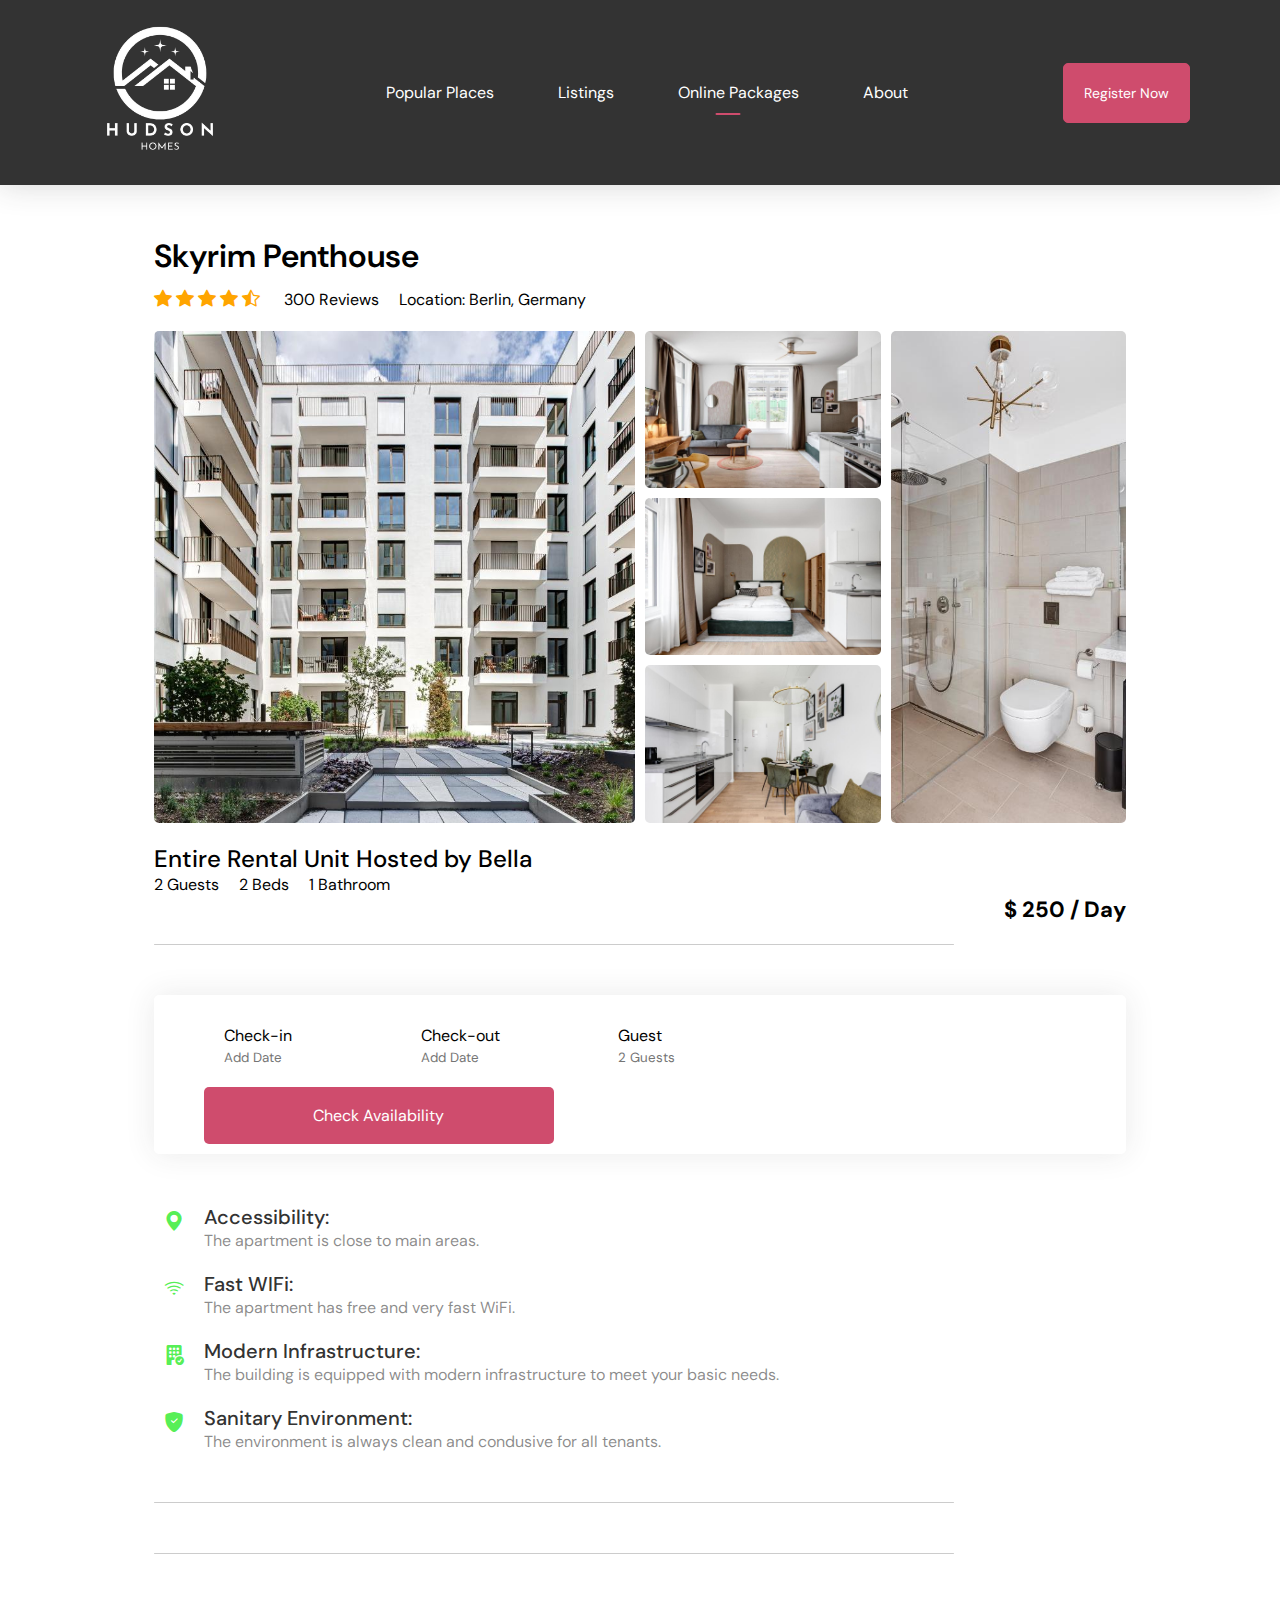
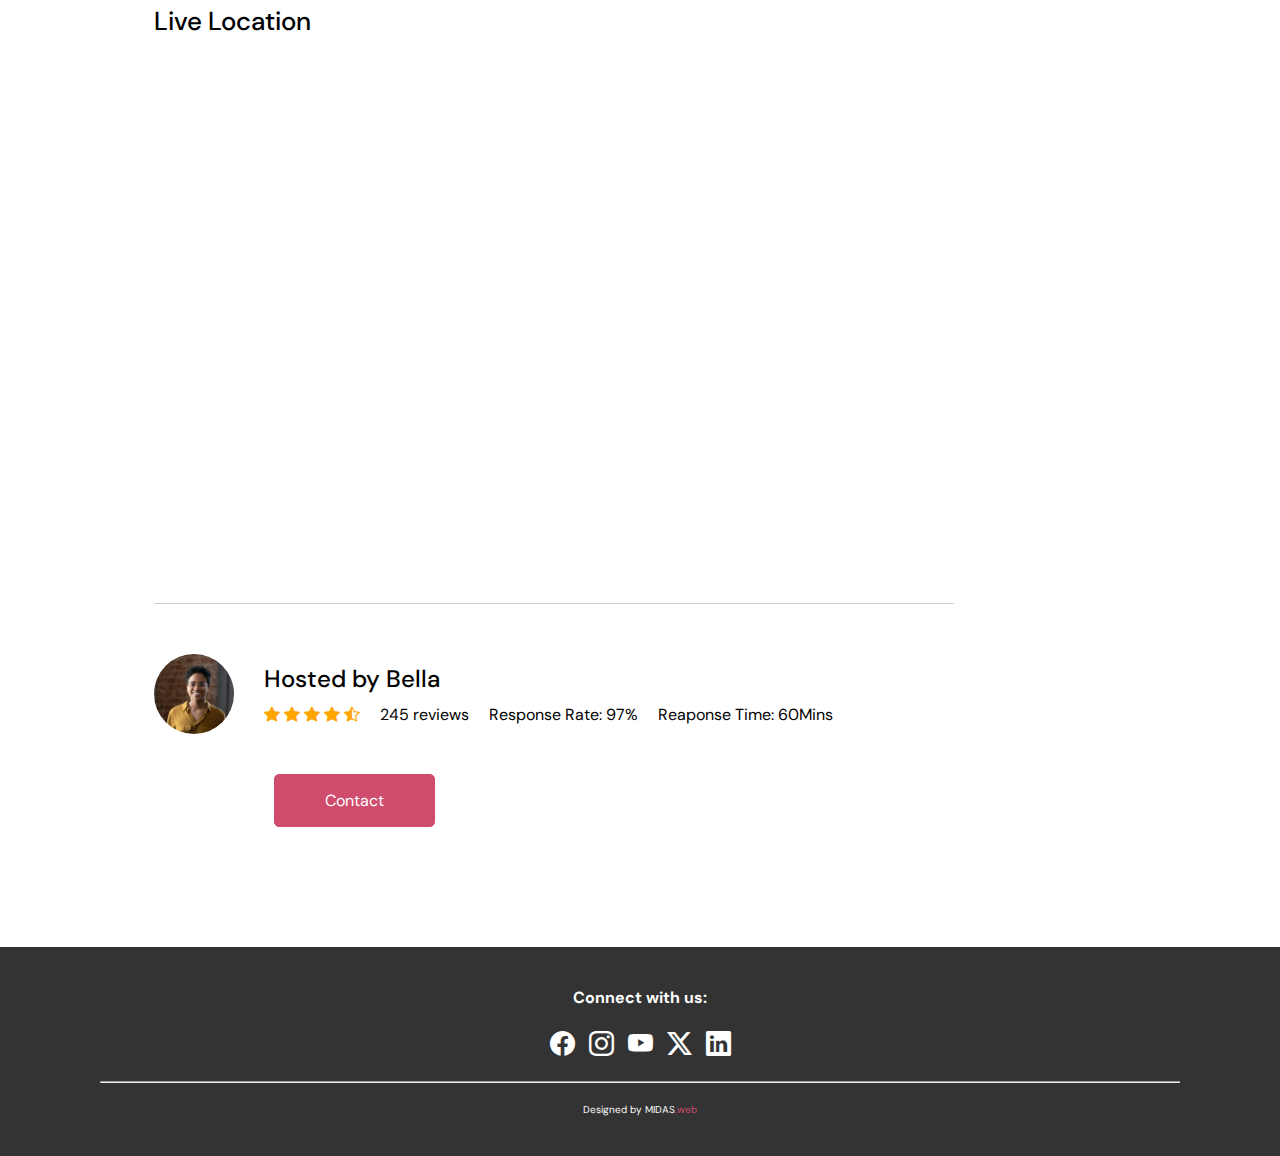
==== house.html @ 9d9ee3c6 "Add files via upload" ====
<!DOCTYPE html>
<html lang="en">
<head>
    <meta charset="UTF-8">
    <meta name="viewport" content="width=device-width, initial-scale=1.0">
    <title>Hudson Homes | Online Packages</title>
    <link rel="stylesheet" href="style.css">
    <link rel="stylesheet" href="https://cdn.jsdelivr.net/npm/bootstrap-icons@1.11.3/font/bootstrap-icons.min.css">
</head>
<body>
    <nav id="navBar" class="navbar-white">
        <a href="index.html"><img src="images/logo.png" alt="logo" class="logo"></a>
        <ul class="nav-links">
            <li><a href="index.html">Popular Places</a></li>
            <li><a href="listing.html">Listings</a></li>
            <li><a href="#" class="active">Online Packages</a></li>
            <li><a href="#">About</a></li>
        </ul>
        <a href="#" class="reg-btn">Register Now</a>
        <i class="bi bi-list" onclick="showMenu()"></i>
    </nav>
    
    <main class="house-details">
        <div class="house-title">
            <h1>Skyrim Penthouse</h1>
            <div class="row">
                <div>
                    <i class="bi bi-star-fill"></i>
                    <i class="bi bi-star-fill"></i>
                    <i class="bi bi-star-fill"></i>
                    <i class="bi bi-star-fill"></i>
                    <i class="bi bi-star-half"></i>
                    <span>300 Reviews</span>
                </div>
                <div>
                    <p>Location: Berlin, Germany</p>
                </div>
            </div>
        </div>
        <div class="gallery">
           <div class="gallery-img-1"><img src="images/pnt-hs-1.jpg" alt="apartment photo 1"></div> 
           <div><img src="images/pnt-hs-2.jpg" alt="apartment photo 2"></div> 
           <div><img src="images/pnt-hs-3.jpg" alt="apartment photo 3"></div> 
           <div><img src="images/pnt-hs-4.jpg" alt="apartment photo 4"></div> 
           <div class="card-long"><img src="images/pnt-hs-5.jpg" alt="apartment photo 5"></div> 
        </div>
        <div class="extra-details">
            <h2>Entire Rental Unit Hosted by Bella</h2>
            <p>2 Guests &nbsp; &nbsp; 2 Beds &nbsp; &nbsp; 1 Bathroom</p>
            <h4>$ 250 / Day</h4>
        </div>
        <hr class="line">
        <form action="" class="check-form">
            <div>
                <label for="">Check-in</label>
                <input type="text" placeholder="Add Date">
            </div>
            <div>
                <label for="">Check-out</label>
                <input type="text" placeholder="Add Date">
            </div>
            <div class="guest-field">
                <label for="">Guest</label>
                <input type="text" placeholder="2 Guests">
            </div>
            <button type="submit">Check Availability</button>
        </form>
        <ul class="details-list">
            <li><i class="bi bi-geo-alt-fill"></i>Accessibility: <span>The apartment is close to main areas.</span> </li>
            <li><i class="bi bi-wifi"></i>Fast WIFi: <span>The apartment has free and very fast WiFi.</span> </li>
            <li><i class="bi bi-building-fill-check"></i>Modern Infrastructure: <span>The building is equipped with modern infrastructure to meet your basic needs.</span> </li>
            <li><i class="bi bi-shield-fill-check"></i>Sanitary Environment: <span>The environment is always clean and condusive for all tenants.</span> </li>
        </ul>
        <hr class="line">
        <p>

        </p>
        <hr class="line">
        <div class="map">
            <h3>Live Location</h3>
        <iframe src="https://www.google.com/maps/embed?pb=!1m18!1m12!1m3!1d310844.3629357069!2d13.095096753522615!3d52.506804163484674!2m3!1f0!2f0!3f0!3m2!1i1024!2i768!4f13.1!3m3!1m2!1s0x47a84e373f035901%3A0x42120465b5e3b70!2sBerlin%2C%20Germany!5e0!3m2!1sen!2sng!4v1722866439622!5m2!1sen!2sng" width="600" height="450" style="border:0;" allowfullscreen="" loading="lazy" referrerpolicy="no-referrer-when-downgrade"></iframe>
        </div>
        <hr class="line">
        <div class="host-info">
            <img src="images/hst-pic-1.jpg" alt="Picture of the host">
            <div>
                <h2>Hosted by Bella</h2>
                <p><span>
                    <i class="bi bi-star-fill"></i>
                    <i class="bi bi-star-fill"></i>
                    <i class="bi bi-star-fill"></i>
                    <i class="bi bi-star-fill"></i>
                    <i class="bi bi-star-half"></i>
                </span>&nbsp; &nbsp; 245 reviews &nbsp; &nbsp; Response Rate: 97% &nbsp; &nbsp; Reaponse Time: 60Mins</p>
            </div>
        </div>
        <a href="#" class="host-contact">Contact</a>
    </main>
    
    <footer>
        <h4>Connect with us:</h4>
        <a href="#"><i class="bi bi-facebook"></i></a>
        <a href="#"><i class="bi bi-instagram"></i></a>
        <a href="#"><i class="bi bi-youtube"></i></a>
        <a href="#"><i class="bi bi-twitter-x"></i></a>
        <a href="#"><i class="bi bi-linkedin"></i></a>
        <hr>
        <p>Designed by MIDAS<span style="color: gb(207, 76, 109);">.web</span></p>
    </footer>

    <script>
        const navBar = document.getElementById('navBar');

        function showMenu(){
            navBar.classList.toggle('hidemenu');
        }
    </script>
</body>
</html>
---- style.css ----
@import url('https://fonts.googleapis.com/css2?family=DM+Sans:opsz,wght@9..40,100..1000&display=swap');


:root{
    --mute-text-dark: #33333391;
    --text-colour-dark: #333;
    --text-colour-light: white;
    --primary-color: rgb(207, 76, 109);
}



*{
    padding: 0;
    margin: 0;
    /* border: 0; */
    text-decoration: none;
    box-sizing: border-box;
    font-family: "DM Sans", sans-serif;
}

html{
    font-size: 14x;
    scroll-behavior: smooth;
}

body{
    user-select: none;
}

header{
    min-height: 100vh;
    width: 100%;
    background-image: linear-gradient(rgba(51, 51, 51, 0.911),rgba(51, 51, 51, 0.521)),url(https://img.freepik.com/premium-photo/happy-family-smiling-front-palm-trees-vacation_14117-709399.jpg?w=740);
    background-size: cover;   
    background-position: center;
}

nav{
    display: flex;
    align-items: center;
    justify-content: space-between;
    padding: 20px 7%;
}

nav .bi-list{
    display: none;
}

.active{
    position: relative;
}

.active::after{
    content: "";
    background: var(--primary-color);
    width: 25px;
    height: 2px;
    position: absolute;
    left: 50px;
    transform: translate(-50%);
    bottom: -12px;
    border-radius: 2px;
}

.logo{
    width: 140px;
    cursor: pointer;
}

.nav-links li{
    display: inline-block;
    margin: 10px 30px;
}

.nav-links li a{
    color: var(--text-colour-light);
}

.nav-links li a:hover{
    color: var(--primary-color);
}

.reg-btn{
    background-color: var(--primary-color);
    color: var(--text-colour-light);
    padding: 20px;
    border-radius: 5px;
    font-size: 14px;
    border: 1px solid var(--primary-color);
    transition: all 200ms ease;
}

.reg-btn:hover{
    background-color: white;
    color: var(--primary-color);
    border: 1px solid var(--primary-color);
    transition: all 200ms ease;
}

.container{
    padding: 0 7%;
}

header h1{
    font-size: 4vw;
    font-weight: 500;
    color: var(--text-colour-light);
    text-align: center;
    padding-top: 15%;
}

.search-bar{
    background-color: white;
    width: 70%;
    margin: 30px auto;
    padding: 6px 10px 6px 30px;
    border-radius: 50px;
}

.search-bar form{
    display: flex;
    align-items: center;
    flex-wrap: wrap;
    gap: 15px;
}

.search-bar form input{
    display: block;
    outline: none;
    background: transparent;
    border: 0;
}

.search-bar form button{
    background: var(--primary-color);
    width: 55px;
    height: 55px;
    border-radius: 50%;
    outline: none;
    cursor: pointer;
}

.bi-search{
    width: 15px;
    /* margin-top: 7px; */
    font-size: 25px;
    color: var(--text-colour-light);
    border: 0;
}

.location-input{
    flex: 1;
}

.search-bar form label{
    font-weight: 600;
    color: var(--text-colour-dark);
}


/* ----------------------EXCLUSIVES---------------------- */



.sub-title{
    margin: 50px 0 20px;
    font-size: 2.2vw;
    font-weight: 500;
    color: var(--text-colour-dark);
}

.exclusives{
    display: grid;
    grid-template-columns: repeat(auto-fit, minmax(200px, 1fr));
    grid-gap: 30px;
}

.exclusives div img{
    width: 100%;
    height: 100px;
    object-fit: cover;
    border-radius: 5px;
    cursor: pointer;
}

.exclusives div {
    position: relative;
}

.exclusives div span{
    /* position: absolute;
    top: 50%;
    left: 50%;
    transform: translate(-50%, -50%); */
    color: var(--text-colour-dark);
    /* background-color: #9999999a; */
    /* padding: 5px;
    border-radius: 5px; */
    /* text-align: center; */
}


/* ----------------------Trending Places---------------------- */


.trending{
    display: grid;
    grid-template-columns: repeat(auto-fit, minmax(200px, 1fr));
    grid-gap: 30px;
    margin-bottom: 30px;
   
}

.trending img{
    width: 100%;
    object-fit: cover;
    border-radius: 5px;
    cursor: pointer;
}

.trending h3{
    font-weight: 600;
    margin-top: 10px;
}


/* ----------------------Call TO Action---------------------- */


.cta{
    margin: 80px 0;
    background-image: linear-gradient(to right, rgba(5, 1, 2, 0.644), transparent),url(https://cdn1.matadornetwork.com/blogs/1/2023/03/Oceanfront-villa-in-Santorini-Airbnb-2.jpg);
    background-size: cover;
    background-position: center;
    border-radius: 5px;
    padding: 5%;
    color: var(--text-colour-light);
}

.cta h3{
    font-size: 4vw;
    line-height: 5.3vw;
    font-weight: 500;
}

.cta p{
    font-size: 18px;
    margin: 10px 0;
}

.cta-btn{
    background: var(--primary-color);
    color: var(--text-colour-light);
    padding: 12px 30px;
    border-radius: 5px;
    margin-top: 20px;
    display: inline-block;
    cursor: pointer;
    border: 1px solid white;
    transition: all 200ms ease;
}

.cta-btn:hover{
    background: white;
    color: var(--primary-color);
    border: 1px solid rgb(207, 76, 109);
    transition: all 200ms ease;
}


/* ----------------------Travellers Stories---------------------- */


.stories{
    display: grid;
    grid-template-columns: repeat(auto-fit, minmax(200px, 1fr));
    grid-gap: 30px;
    margin-bottom: 30px;
}

.stories div img{
    width: 100%;
    border-radius: 5px;
    cursor: pointer;
}

.stories div{
    position: relative;
    text-align: center;
}

.stories p{
    width: 100%;
    height: 66px;
    align-content: center;
    position: absolute;
    top: 30%;
    left: 50%;
    transform: translate(-50%, -50%);
    color: var(--text-colour-light);
    font-size: 25px;
    background: rgba(41, 34, 34, 0.24);
    cursor: pointer;
    transition: all 200ms ease;
}

.stories p:hover{
    top: 40%;
    transition: all 200ms ease;
}

.start-btn{
    background-color: var(--primary-color);
    color: var(--text-colour-light);
    width: 80%;
    max-width: 350px;
    display: block;
    padding: 20px;
    text-align: center;
    border-radius: 10px;
    margin: 60px auto;
    font-size: 20px;
    transition: all 200ms ease;
    border: 1px solid white;
}

.start-btn:hover{
    background: white;
    color: var(--primary-color);
    border: 1px solid rgb(207, 76, 109);
    transition: all 200ms ease;
}


/* ----------------------FOOTER---------------------- */


footer{
    margin: 80px 0 0;
    text-align: center;
    background-color: var(--text-colour-dark);
    padding: 40px;
}

footer a{
    margin: 0 5px;
    color: var(--text-colour-light);
    font-size: 25px;
}

footer h4{
    color: var(--text-colour-light);
    margin-bottom: 20px;
}

footer p{
    color: var(--text-colour-light);
    font-size: 10px;
}
footer span{
    color: var(--primary-color);
}

hr{
    height: 1px;
    margin: 20px 5%;
    border-radius: 5px;
}



/* --------------------MEDIA QUERY FOR MOBILE PHONES--------------------------- */




@media (max-width: 700px){
    .logo{
        position: fixed;
        top: 2%;
        left: 2%;
        width: 70px;
    }

    nav{
        position: fixed;
        top: 0;
        z-index: 100;
        display: inline-block;
        width: 100%;
        padding: 100px 7% 0;
        background: #333;
        text-align: right;
        max-height: 100px;
        overflow: hidden;
        transition: all 200ms ease;
    }

    nav .nav-links li{
        margin: 20px 0;
        display: block;
    }

    .reg-btn{
        margin: 15px 0 30px;
        display: inline-block;
    }

    nav .bi-list{
        display: block;
        position: fixed;
        top: 4%;
        right: 7%;
        color: white;
        font-size: 30px;
        border: 1px solid #9999991f;
        border-radius: 5px;
        padding: 0 5px;
    }

    .active::after{
        top: 40%;
        left: -50px;
        transform: translate(50%, 80%);
    }

    .hidemenu{
        transition: all 200ms ease;
        max-height: 100%;
    }

    header h1{
        padding-top: 150px;
        font-size: 40px;
    }

    .search-bar{
        width: 90%;
        margin: 30px auto;
        padding: 20px 10px 30px;
        border-radius: 5px;
    }

    .search-bar form{
        display: block;
    }

    .search-bar form input{
        border-bottom: 1px solid #999;
        width: 100%;
        margin-bottom: 20px;
        margin-top: 10px;
        padding-bottom: 10px;
    }

    .search-bar form button{
        position: relative;
        top: 0%;
        left: 50%;
        transform: translate(-50%, 100%);
    }

    .sub-title{
        font-size: 30px;
    }

    .cta{
        padding: 15% 5%;
    }

    .cta h3{
        font-size: 30px;
        line-height: 40px;
    }

    .cta p{
        font-size: 14px;
    }

    .cta-btn{
        padding: 6px 15px;
        font-size: 14px;
    }

    .stories p{
        font-size: 22px;
    }

    footer a{
        margin: 0 5px;
        color: var(--text-colour-light);
        font-size: 14px;
    }
    
    footer h4{
        color: var(--text-colour-light);
        margin-bottom: 15px;
    }
}

@media (min-width: 701px) and (max-width: 1000px) {
    header{
        padding-bottom: 20px;
    }

    .logo{
        position: fixed;
        top: 2%;
        left: 2%;
        width: 70px;
    }

    nav{
        position: fixed;
        top: 0;
        z-index: 100;
        display: inline-block;
        width: 100%;
        padding: 100px 7% 0;
        background: #333;
        text-align: right;
        max-height: 100px;
        overflow: hidden;
        transition: all 200ms ease;
    }

    nav .nav-links li{
        margin: 20px 0;
        display: block;
    }

    .reg-btn{
        margin: 15px 0 30px;
        display: inline-block;
    }

    nav .bi-list{
        display: block;
        position: fixed;
        top: 4%;
        right: 7%;
        color: white;
        font-size: 30px;
        border: 1px solid #9999991f;
        border-radius: 5px;
        padding: 0 5px;
    }

    .active::after{
        top: 40%;
        left: -50px;
        transform: translate(50%, 80%);
    }

    .hidemenu{
        transition: all 200ms ease;
        max-height: 100%;
    }

    header h1{
        padding-top: 110px;
        font-size: 40px;
    }

    .search-bar{
        width: 90%;
        margin: 10px auto;
        padding: 20px 10px 30px;
        border-radius: 5px;
        /* background-color: aqua; */
    }

    .search-bar form{
        display: grid;
        grid-template-columns: 45% 45%;
        justify-content: center;
    }

    .search-bar form input{
        border-bottom: 1px solid #999;
        width: 100%;
        margin-bottom: 20px;
        margin-top: 10px;
        padding-bottom: 10px;
    }

    .search-bar form button{
        position: relative;
        bottom:-50%;
        left: 100%;
        transform: translate(-50%, 50%);
    }

    .sub-title{
        font-size: 40px;
    }

    /* .cta{
        padding: 15% 5%;
    }

    .cta h3{
        font-size: 30px;
        line-height: 40px;
    }

    .cta p{
        font-size: 14px;
    }

    .cta-btn{
        padding: 6px 15px;
        font-size: 14px;
    } */

    .stories p{
        font-size: 14px;
    }

    footer a{
        margin: 0 5px;
        color: var(--text-colour-light);
        font-size: 14px;
    }
    
    footer h4{
        color: var(--text-colour-light);
        margin-bottom: 15px;
    }
}





/* ----------------------LISTINGS PAGE----------------------- */

.navbar-white{
    background: var(--text-colour-dark);
    box-shadow: 0 0 30px #33333333;
    
}

/* .navbar-white .nav-links li a{
    color: var(--text-colour-dark);
} */

/* .navbar-white .bi-list{
    color: #333;
    border: 1px solid #9999998c;
} */

.list-container{
    margin-top: 50px;
    display: flex;
    flex-wrap: wrap;
    justify-content: space-between;
}

.left-side{
    flex-basis: 70%;
}

.right-side{
    flex-basis: 25%;
}

.left-side h1{
    color: var(--text-colour-dark);
    font-weight: 600;
    margin-bottom: 30px;
}

.house{
    display: flex;
    justify-content: space-between;
    flex-wrap: wrap;
    padding: 30px 0;
    border-top: 1px solid #cccccc77;
}

.house-img{
    flex-basis: 40%;
}

.house-info{
    flex-basis: 58%;
}

.house-img img{
    width: 100%;
    height: 260px;
    object-fit: cover;
    border-radius: 5px;
    cursor: pointer;
    border: 2px solid var(--mute-text-dark);
    transition: all 200ms ease;
}

.house-img img:hover{
    border: 2px solid var(--primary-color);
    padding: -20px;
    transition: all 200ms ease;
}

.house-info h3{
    font-weight: 700;
    color: var(--text-colour-dark);
    font-size: 25px;
    margin: 4px 0;
    cursor: pointer;
    transition: all 200ms ease;
}

.house-info h3:hover{
    color: var(--primary-color);
}

.house-info p{
    margin-bottom: 10px;
    color: var(--mute-text-dark)
}

.house-info i{
    color: orange;
    font-size: 18px;
    margin: 10px 1px;
}

.house-price{
    text-align: right;
}

.house-price h4{
    font-size: 20px;
    color: var(--text-colour-dark);
}

.house-price span{
    color: var(--mute-text-dark);
    font-size: 16pz;
}

.sidebar{
    border: 1px solid #cccccc77;
    border-radius: 5px;
    padding: 20px 30px;
    margin-top: 30px;
    box-shadow: 0 0 10px #33333333;
    position: sticky;
    top: 50px;
}

.sidebar h2{
    font-weight: 800;
}

.sidebar h3{
    font-weight: 500;
    margin: 20px 0 10px;
}

.filter{
    display: flex;
    align-items: center;
    color: var(--text-colour-dark);
    margin-bottom: 10px;
}

.filter p{
    flex: 1;
}

.filter input{
    margin-right: 15px;
    cursor: pointer;
}

.side-bar-link{
    text-align: right;
    margin: 20px 0;
    font-size: 13px;
    cursor: pointer;
}

.side-bar-link:hover{
    color: var(--primary-color);
}

.pagination{
    display: flex;
    align-items: center;
    justify-content: center;
    margin: 40px 0;
}

.pagination i{
    cursor: pointer;
    transition: all 200ms ease;
    font-size: 30px;
}

.pagination i:hover{
    transform: translateX(-3px);
}

.pagination .bi-caret-right:hover{
    transform: translateX(3px);
}

.pagination span{
    margin: 10px 8px;
    width: 40px;
    height: 40px;
    line-height: 40px;
    text-align: center;
    border-radius: 10%;
    cursor: pointer;
}

.pagination .selected{
    background-color: var(--primary-color);
    color: var(--text-colour-light);
}


/* --------------------MEDIA QUERY FOR MOBILE PHONES--------------------------- */




@media (max-width: 700px){
    .list-container{
        margin-top: 150px;
    }
    
    .right-side, .left-side, .house-img, .house-info{
        flex-basis: 100%;
    }

    .left-side h1{
        font-size: 22px;
    }

    .house-info h3{
        font-size: 18px;
    }

    .house-info p{
        font-size: 15px;
    }

    .house-info i{
        font-size: 14px;
    }

    .pagination span{
        margin: 10px 2px;
        width: 30px;
        height: 30px;
        line-height: 30px;
        font-size: 12px;
    }
}

@media (min-width: 701px) and (max-width: 1000px) {
    .list-container{
        margin-top: 150px;
    }
    
    .right-side, .left-side, .house-img, .house-info{
        flex-basis: 100%;
    }

    .left-side h1{
        font-size: 22px;
    }

    .house-info h3{
        font-size: 18px;
    }

    .house-info p{
        font-size: 15px;
    }

    .house-info i{
        font-size: 14px;
    }

    .pagination span{
        margin: 10px 2px;
        width: 30px;
        height: 30px;
        line-height: 30px;
        font-size: 12px;
    }
}


/* ----------------------HOUSE DETAILS PAGE----------------------- */


.house-details{
    padding: 0 12%;
}

.house-title{
    margin-top: 50px;
}

.house-title h1{
    font-weight: 600;
}

.house-title .row{
    display: flex;
    flex-wrap: wrap;
    align-items: center;
    margin: 10px 0;
}

.house-title span{
    margin: 0 20px;
}

.house-title i{
    color: orange;
    font-size: 18px;
}

.gallery{
    display: grid;
    grid-gap: 10px;
    grid-template-areas: 
    'a a b e' 
    'a a c e'
    'a a d e';
    margin: 20px 0;
}

.gallery div img{
    width: 100%;
    height: 100%;
    display: block;
    border-radius: 5px;
    object-fit: cover;
}

.gallery-img-1{
    grid-area: a;
    cursor: pointer;
}
div.gallery > div:nth-child(2){
    grid-area: b;
    cursor: pointer;
}
div.gallery > div:nth-child(3){
    grid-area: c;
    cursor: pointer;
}
div.gallery > div:nth-child(4){
    grid-area: d;
    cursor: pointer;
}
.card-long{
    grid-area: e;
    cursor: pointer;
}

.extra-details h2{
    font-weight: 500;
}

.extra-details h4{
    text-align: right;
    font-size: 22px;
}

.line{
    border: 0;
    height: 1px;
    background: #ccc;
    width: auto;
    max-width: 800px;
    margin: 20px 0 50px;
}

.check-form{
    margin: 30px 0;
    background-color: white;
    box-shadow: 0 0 30px #3333331a;
    border-radius: 5px;
    display: flex;
    flex-wrap: wrap;
    align-items: center;
    padding: 10px 50px;
}

.check-form label{
    display: block;
}

.check-form div{
    padding: 20px;
}

.check-form input{
    background: transparent;
    border: none;
}

.check-form button{
    background-color: var(--primary-color);
    border: none;
    color: var(--text-colour-light);
    padding: 18px;
    width: 350px;
    border-radius: 5px;
    font-size: 16px;
    transition: all 200ms ease;
}

.check-form button:hover{
   background-color: white;
   border: 1px solid var(--primary-color);
   color: var(--primary-color);
   transition: all 200ms ease;
}

.guest-field{
    flex: 1;
}

.details-list{
    list-style: none;
    margin: 50px 0;
}

.details-list li{
    margin-left: 50px;
    font-size: 20px;
    font-weight: 500;
    margin-bottom: 20px;
    color: var(--text-colour-dark);
    position: relative;
}

.details-list li span{
    display: block;
    font-weight: 400;
    font-size: 16px;
    color: var(--mute-text-dark);
}

.details-list li i{
    position: absolute;
    top: 5px;
    left: -40px;
    color: rgba(41, 235, 41, 0.795);
}

.map{
    margin: 50px 0;
}

.map iframe{
    width: 100%;
    margin-bottom: 30px;
}

.map h3{
    font-size: 26px;
    font-weight: 500;
    margin-bottom: 30px;
}

.host-info{
    display: flex;
    align-items: center;
}

.host-info img{
    width: 80px;
    height: 80px;
    border-radius: 50%;
    margin-right: 30px;
    object-fit: cover;
}

.host-info h2{
    margin-bottom: 10px;
    font-weight: 500;
}

.host-info i{
    color: orange;
}

.host-contact{
    display: inline-block;
    margin: 40px 0 40px 120px;
    color: var(--text-colour-light);
    padding: 15px 50px;
    border: 1px solid var(--primary-color);
    border-radius: 5px;
    background-color: var(--primary-color);
    transition: all 200ms ease;
}

.host-contact:hover{
    background-color: white;
    color: var(--primary-color);
    transition: all 200ms ease;
}



/* --------------------MEDIA QUERY FOR MOBILE PHONES--------------------------- */




@media (max-width: 700px){
    .house-details{
        margin-top: 120px;
    }
    
    .row p{
        margin-top: 10px;
    }

    .gallery{
        grid-template-areas: 
        'a a'
        'b e'
        'c e'
        'd e';
    }
     
    .extra-details h2{
        font-size: 20px;
    }

    .extra-details h4{
        text-align: left;
        margin: 10px 0;
        font-size: 18ox;
    }

    .check-form{
        padding: 10px 30px;
    }

    .check-form div{
        padding: 20px 0;
        width: 100%;
    }

    .check-form input{
        border-bottom: 1px solid #ccc;
        width: 100%;
        padding-bottom: 10px;
    }

    .check-form button{
        font-size: 14px;
        margin-top: 10px;
        margin-bottom: 15px;
    }
    .host-info{
        display: block;
        line-height: 28px;
    }

    .host-info span{
        font-size: 15px;
    }

    .host-contact{
        margin: 40px 0;
    }
}
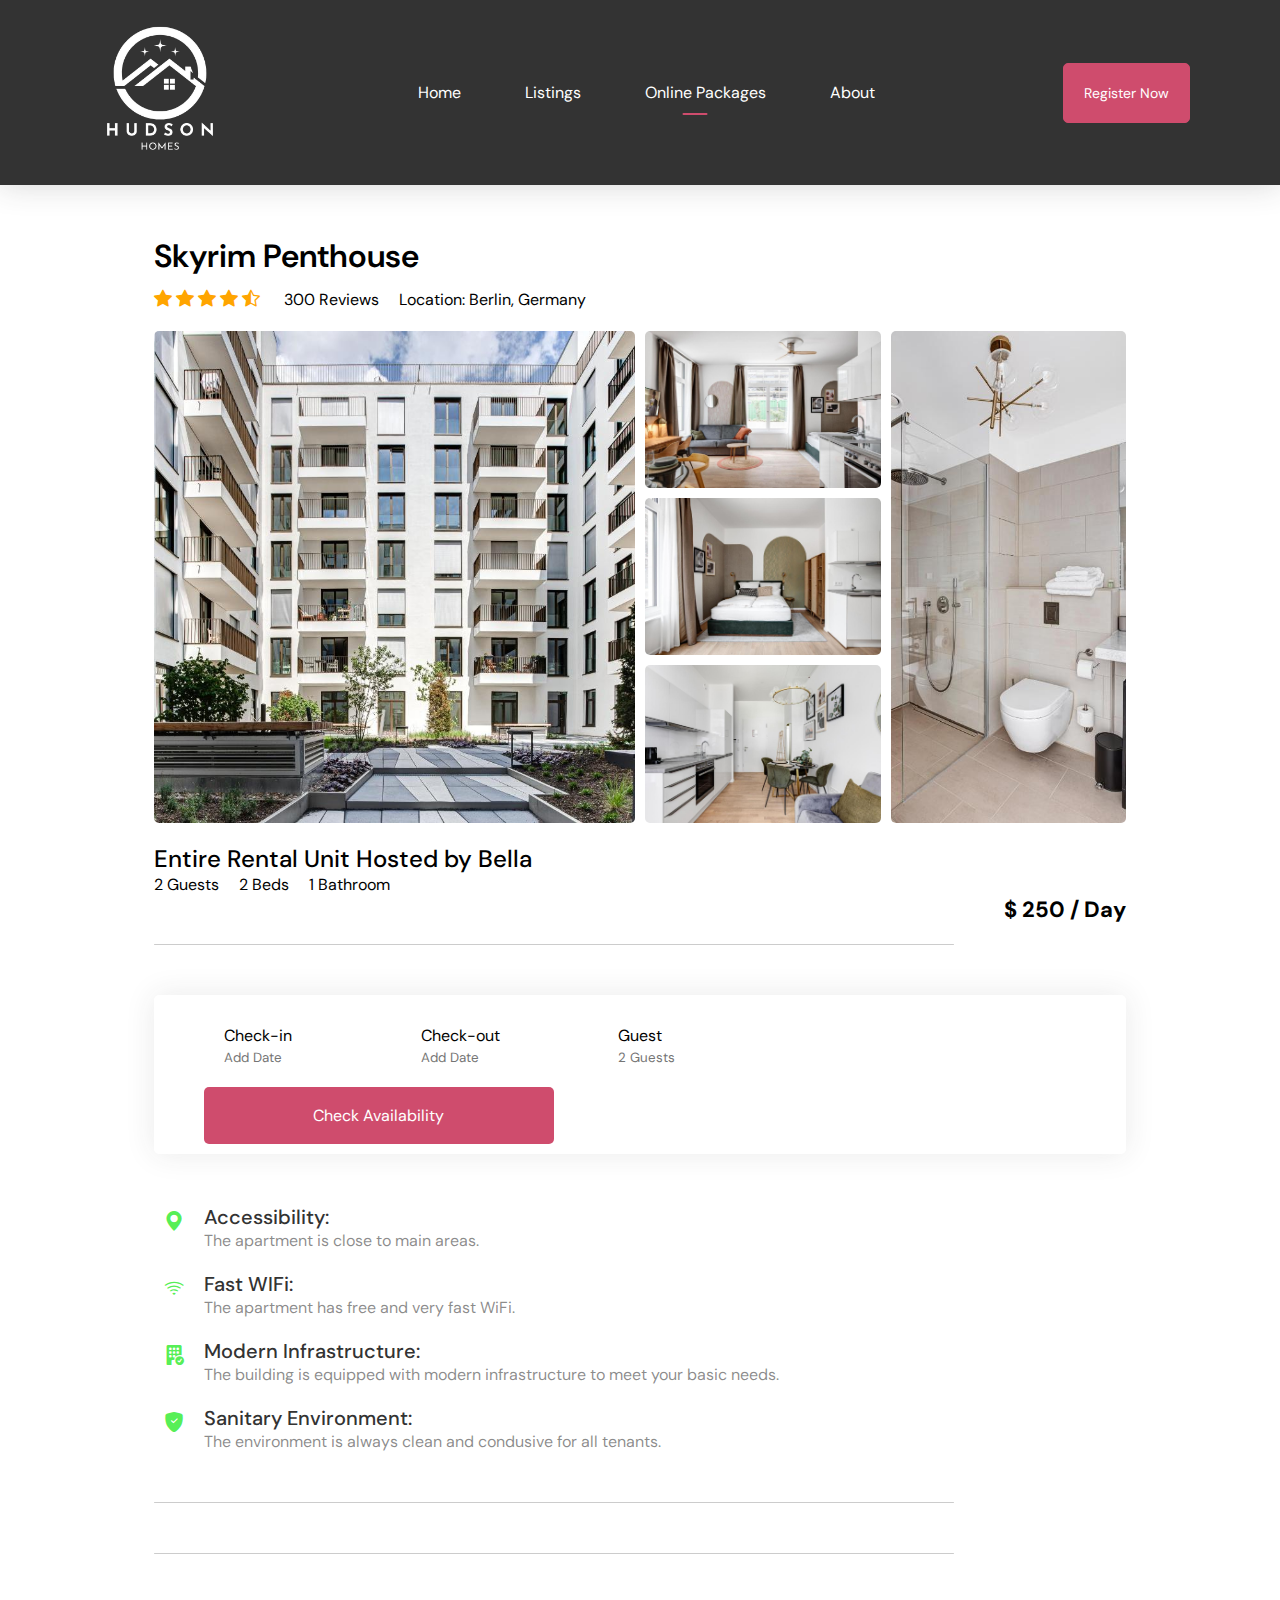
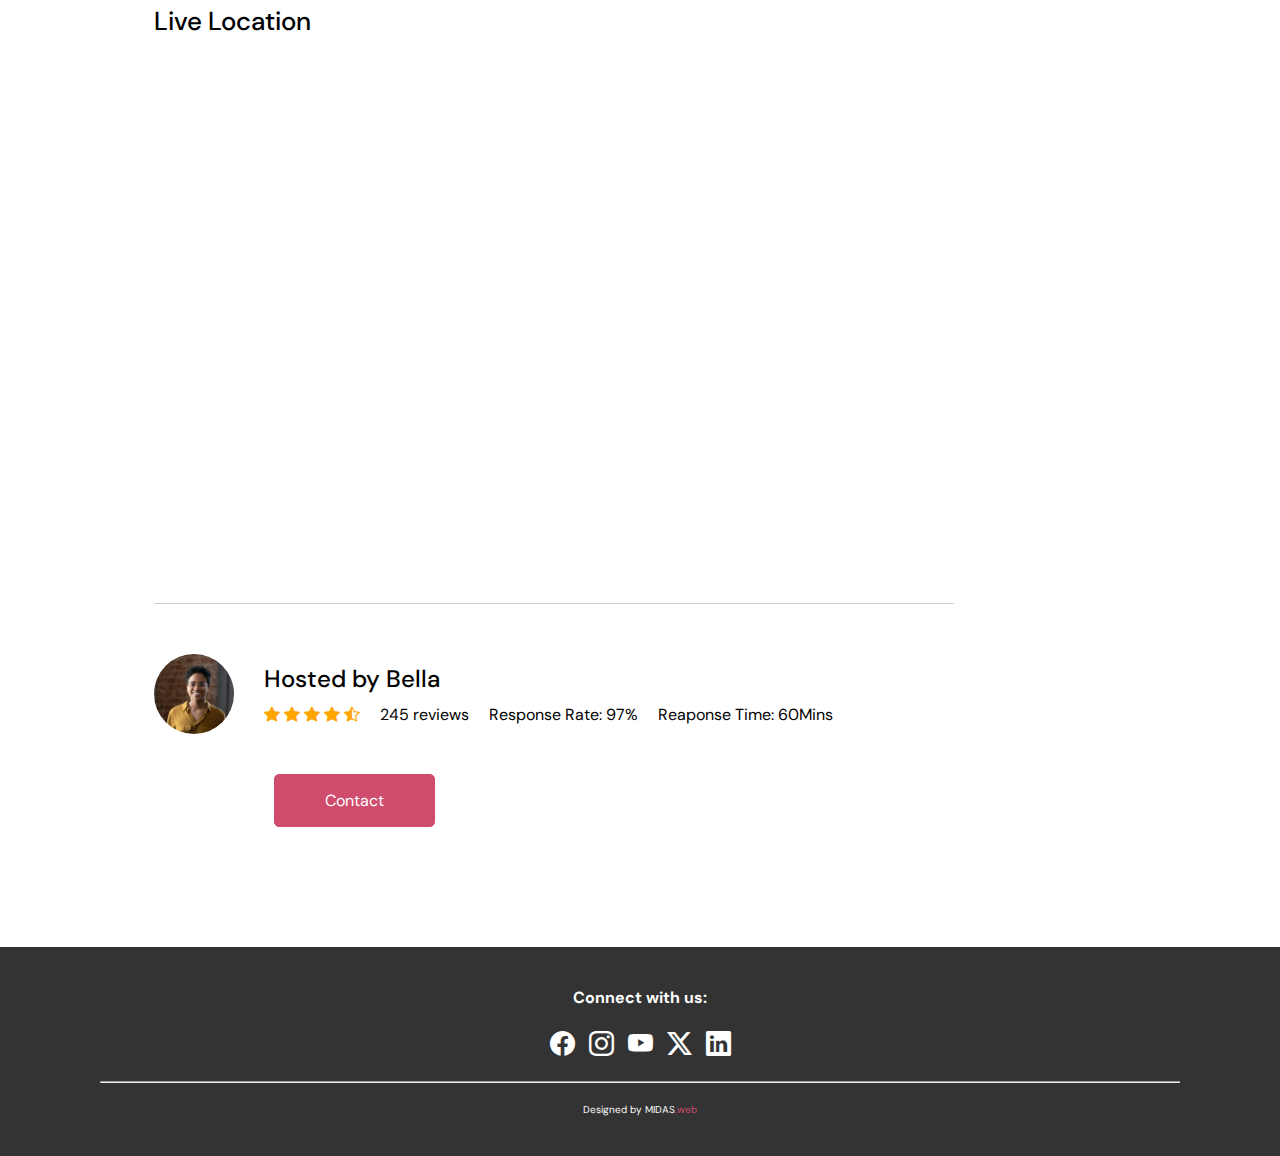
==== commit 4e9f17cc: "Update house.html" ====
--- a/house.html
+++ b/house.html
@@ -11,9 +11,9 @@
     <nav id="navBar" class="navbar-white">
         <a href="index.html"><img src="images/logo.png" alt="logo" class="logo"></a>
         <ul class="nav-links">
-            <li><a href="index.html">Popular Places</a></li>
+            <li><a href="index.html">Home</a></li>
             <li><a href="listing.html">Listings</a></li>
-            <li><a href="#" class="active">Online Packages</a></li>
+            <li><a href="house.html" class="active">Online Packages</a></li>
             <li><a href="#">About</a></li>
         </ul>
         <a href="#" class="reg-btn">Register Now</a>
@@ -116,4 +116,4 @@
         }
     </script>
 </body>
-</html>+</html>
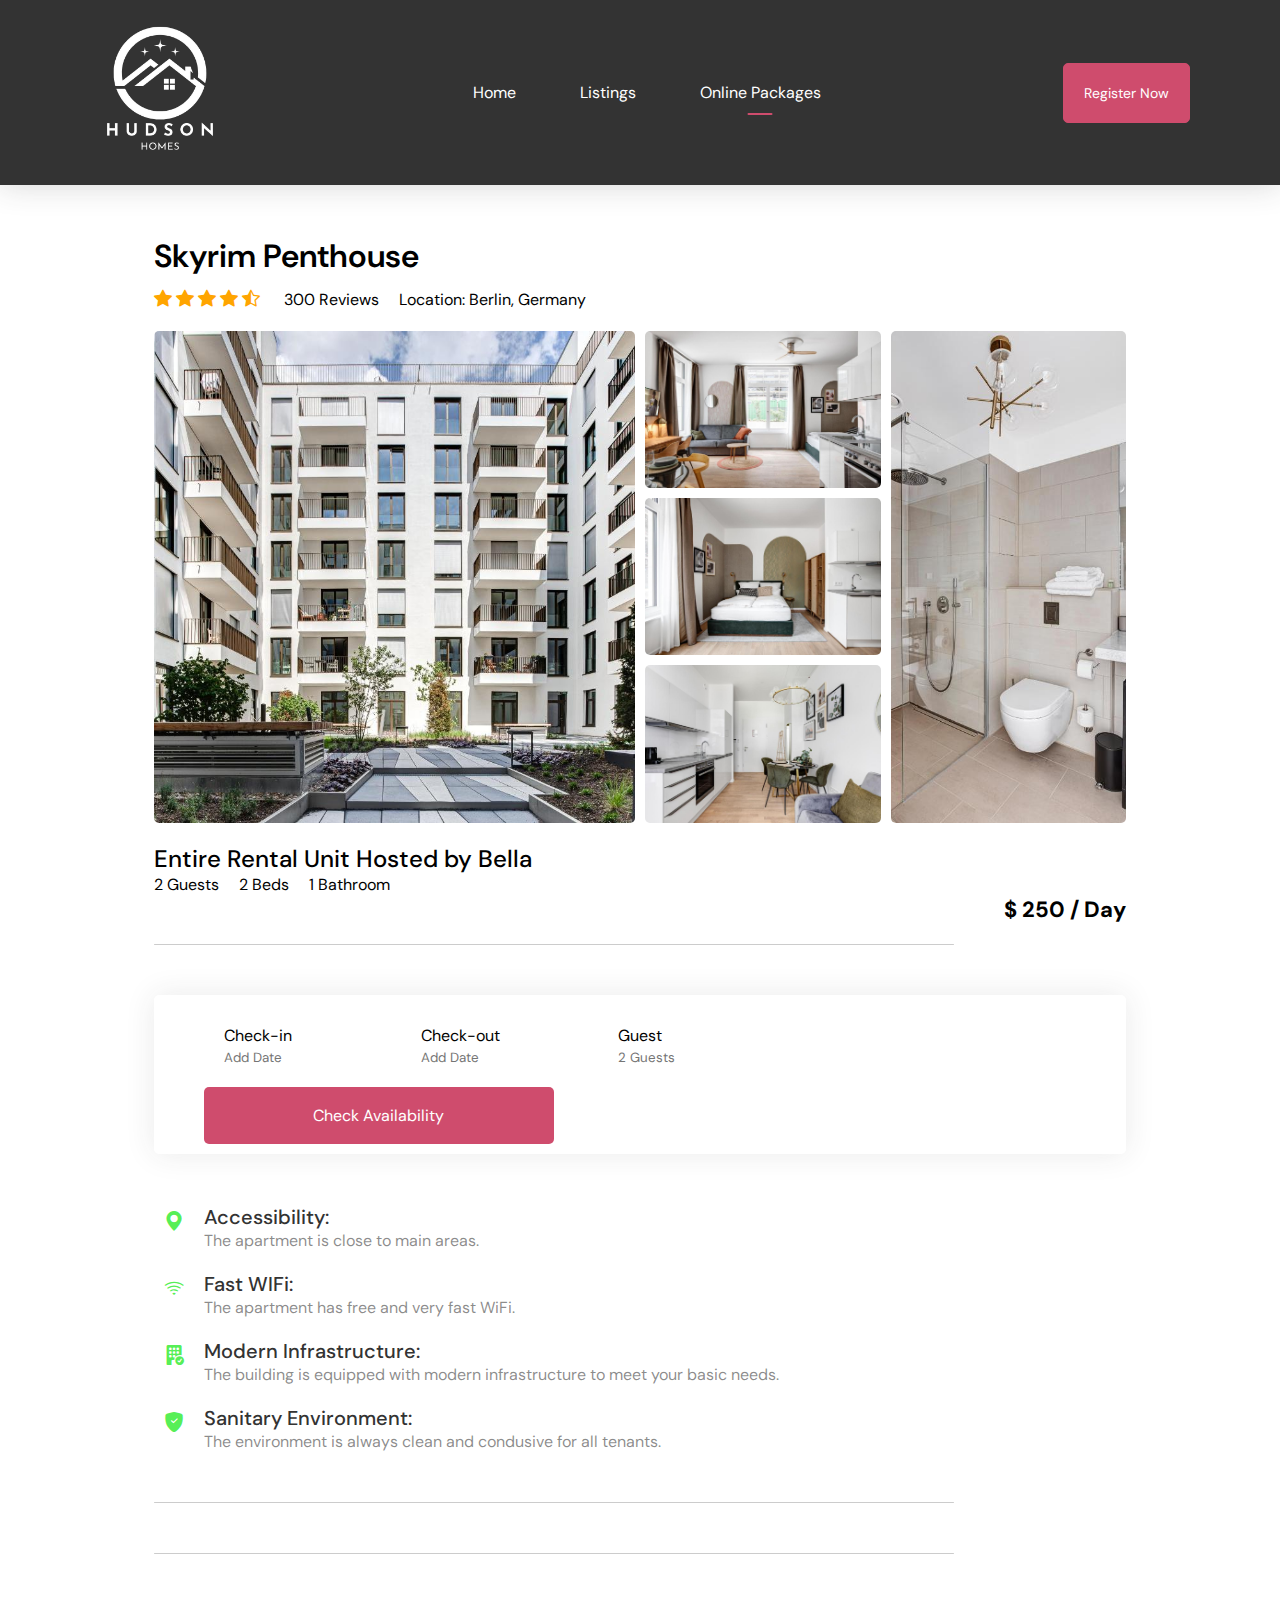
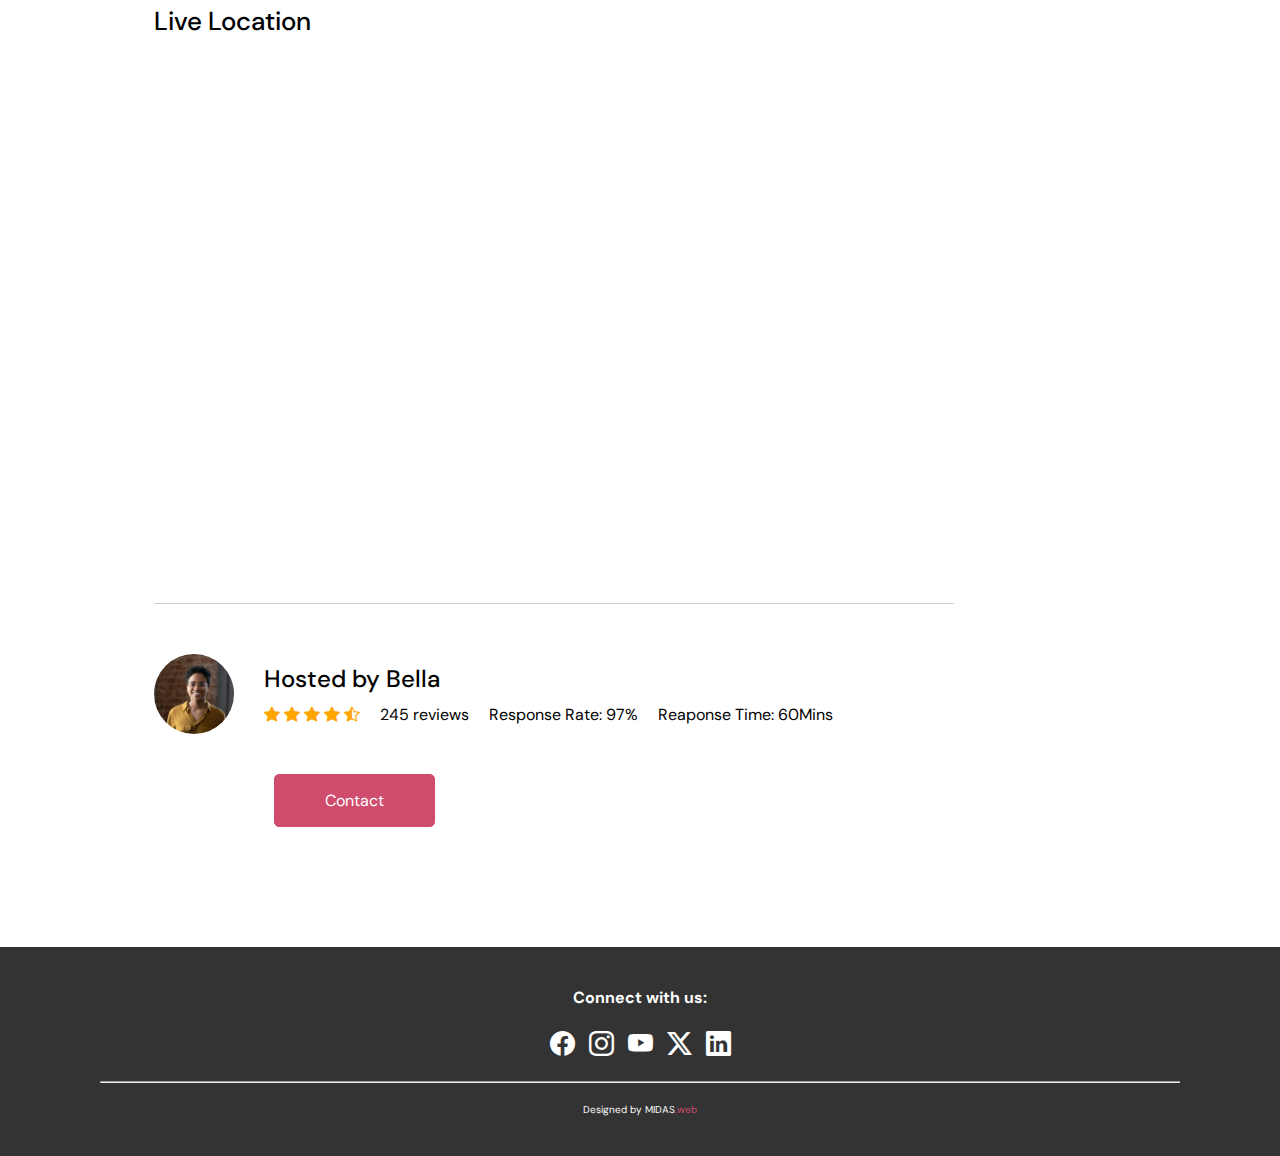
==== commit 0c8ff0f4: "Update house.html" ====
--- a/house.html
+++ b/house.html
@@ -14,7 +14,6 @@
             <li><a href="index.html">Home</a></li>
             <li><a href="listing.html">Listings</a></li>
             <li><a href="house.html" class="active">Online Packages</a></li>
-            <li><a href="#">About</a></li>
         </ul>
         <a href="#" class="reg-btn">Register Now</a>
         <i class="bi bi-list" onclick="showMenu()"></i>
--- a/style.css
+++ b/style.css
@@ -57,7 +57,7 @@
     width: 25px;
     height: 2px;
     position: absolute;
-    left: 50px;
+    left: 50%;
     transform: translate(-50%);
     bottom: -12px;
     border-radius: 2px;
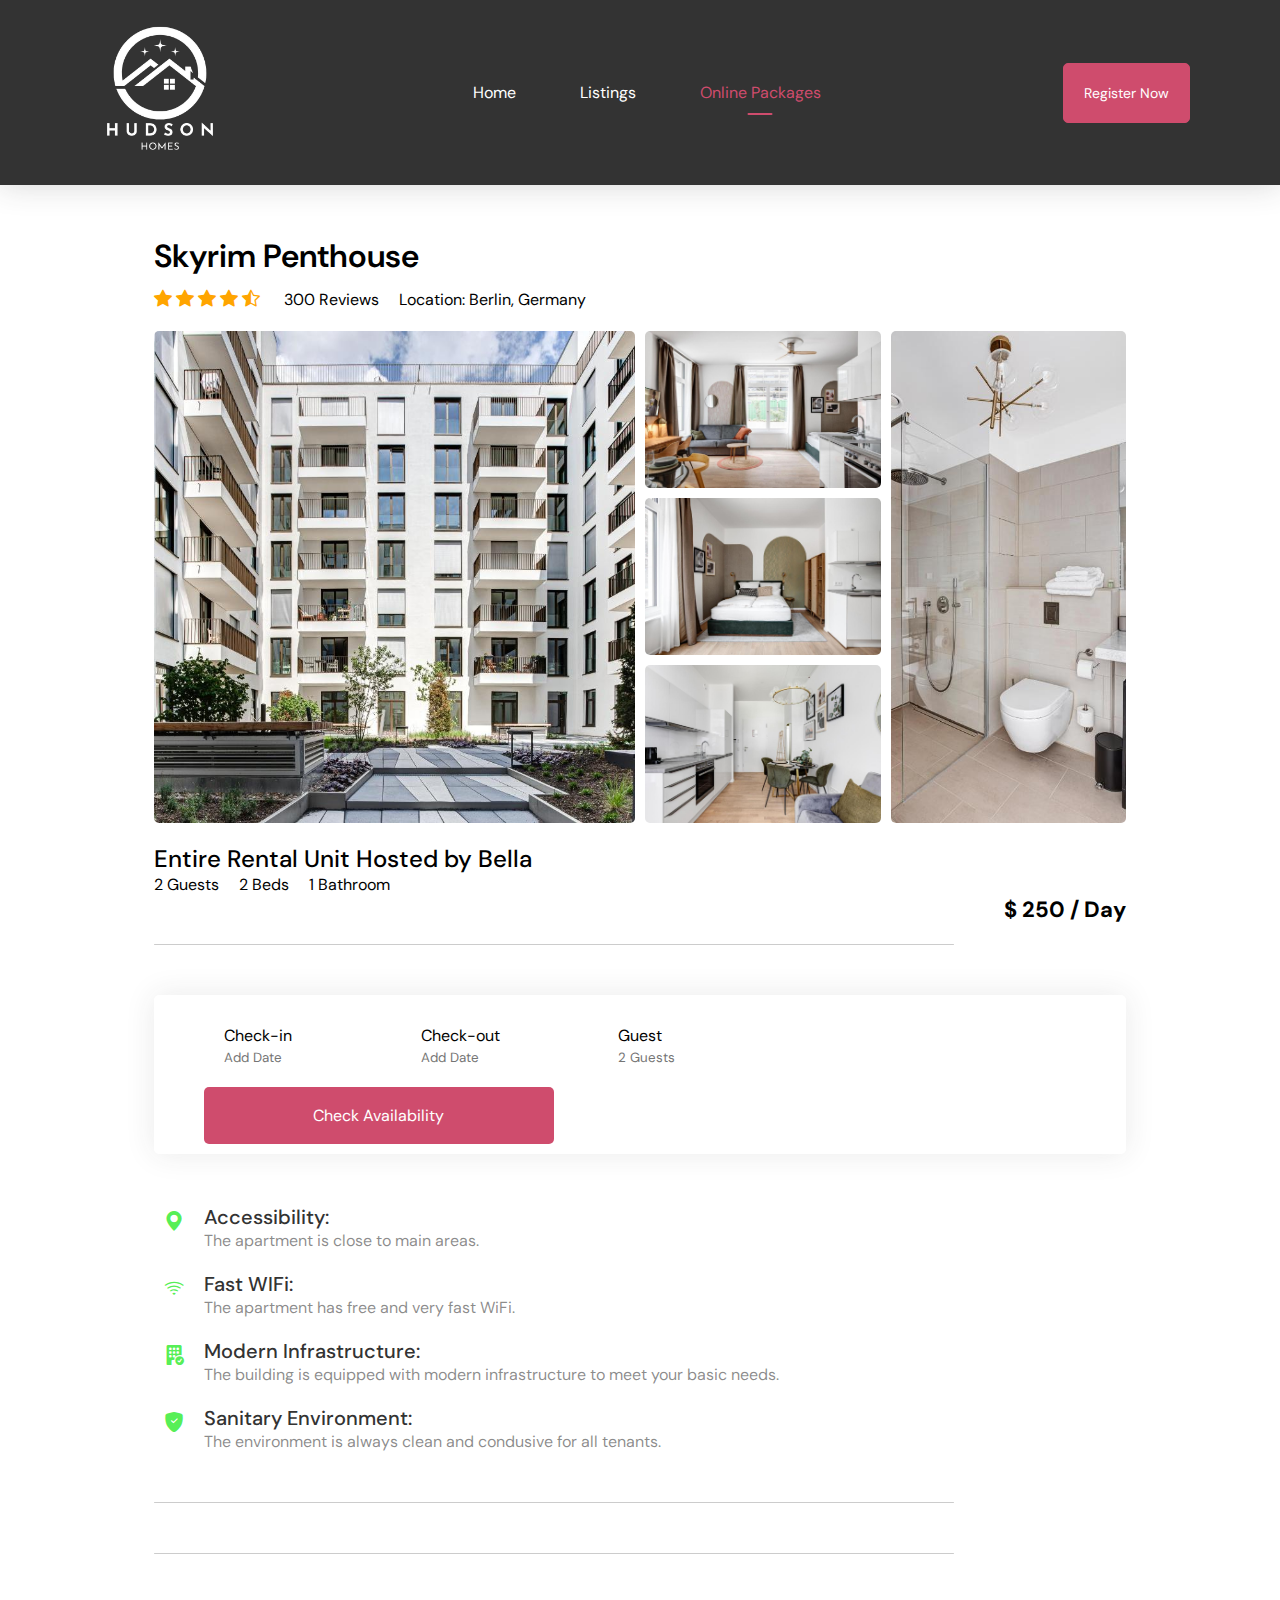
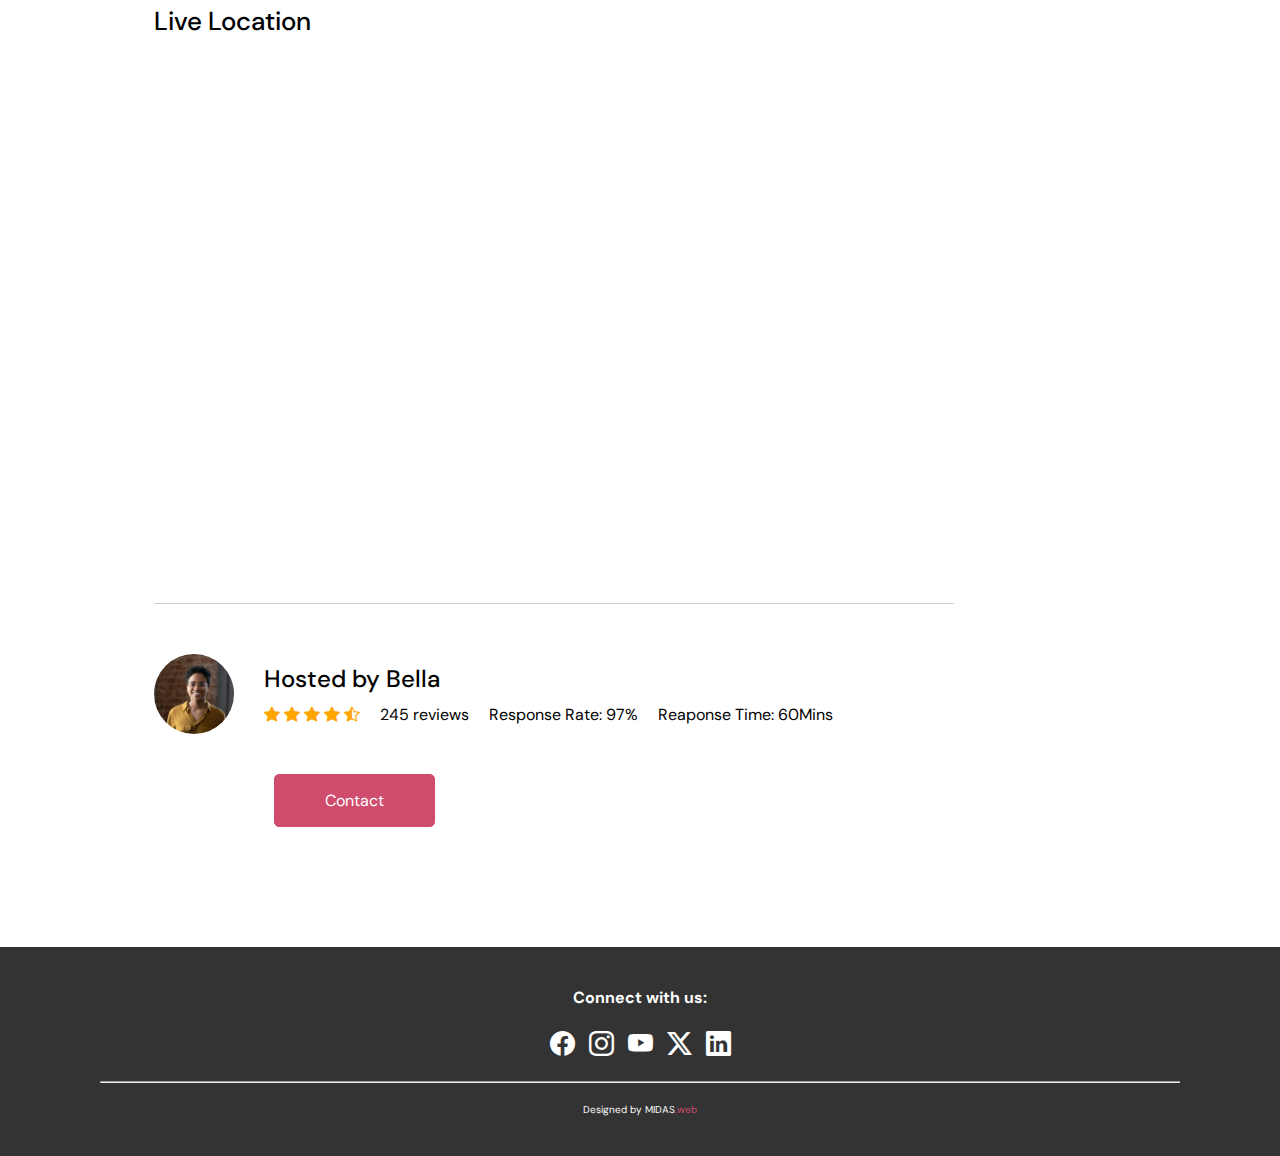
==== commit 484c9139: "Update house.html" ====
--- a/house.html
+++ b/house.html
@@ -6,6 +6,7 @@
     <title>Hudson Homes | Online Packages</title>
     <link rel="stylesheet" href="style.css">
     <link rel="stylesheet" href="https://cdn.jsdelivr.net/npm/bootstrap-icons@1.11.3/font/bootstrap-icons.min.css">
+    <link rel="icon" href="favicon.png" type="image/png">
 </head>
 <body>
     <nav id="navBar" class="navbar-white">
--- a/style.css
+++ b/style.css
@@ -7,8 +7,6 @@
     --text-colour-light: white;
     --primary-color: rgb(207, 76, 109);
 }
-
-
 
 *{
     padding: 0;
@@ -78,6 +76,10 @@
 }
 
 .nav-links li a:hover{
+    color: var(--primary-color);
+}
+
+.nav-links .active{
     color: var(--primary-color);
 }
 
